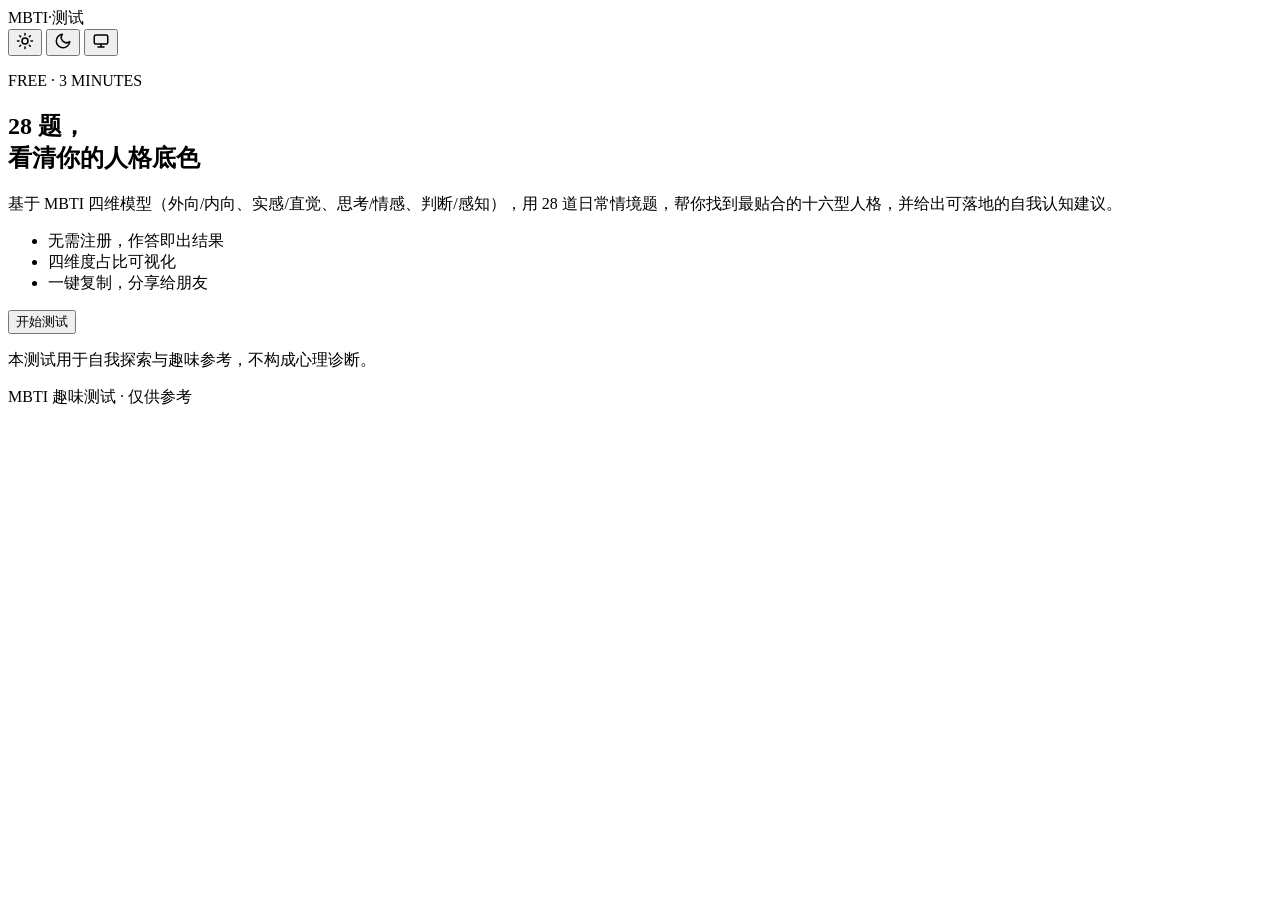
==== index.html @ fc418254 "add index.html" ====
<!DOCTYPE html>
<html lang="zh-CN" data-theme="system">
<head>
  <meta charset="UTF-8" />
  <meta name="viewport" content="width=device-width, initial-scale=1.0" />
  <title>MBTI 人格测试 · 28 题看清你是谁</title>
  <meta name="description" content="28 道精选题目，3 分钟测出你的 MBTI 十六型人格。免费、即时、可分享。" />
  <meta property="og:title" content="MBTI 人格测试 · 28 题看清你是谁" />
  <meta property="og:description" content="28 道精选题目，3 分钟测出你的十六型人格，免费可分享。" />
  <meta property="og:type" content="website" />
  <!-- 纯系统字体：零外部依赖，国内网络秒开，不依赖任何 CDN -->
  <link rel="stylesheet" href="assets/css/style.css" />
</head>
<body>
  <!-- 动态背景光斑 -->
  <div class="bg-blobs" aria-hidden="true">
    <span class="blob blob-1"></span>
    <span class="blob blob-2"></span>
    <span class="blob blob-3"></span>
  </div>

  <header class="topbar">
    <div class="brand">
      <span class="brand-mark" aria-hidden="true"></span>
      <span class="brand-name">MBTI<span class="brand-dot">·</span>测试</span>
    </div>

    <div class="theme-switch" role="group" aria-label="主题切换">
      <button class="theme-btn" data-set-theme="light" aria-label="浅色主题" title="浅色">
        <svg viewBox="0 0 24 24" width="18" height="18" fill="none" stroke="currentColor" stroke-width="2" stroke-linecap="round"><circle cx="12" cy="12" r="4"/><path d="M12 2v2M12 20v2M4.9 4.9l1.4 1.4M17.7 17.7l1.4 1.4M2 12h2M20 12h2M4.9 19.1l1.4-1.4M17.7 6.3l1.4-1.4"/></svg>
      </button>
      <button class="theme-btn" data-set-theme="dark" aria-label="深色主题" title="深色">
        <svg viewBox="0 0 24 24" width="18" height="18" fill="none" stroke="currentColor" stroke-width="2" stroke-linecap="round" stroke-linejoin="round"><path d="M21 12.8A9 9 0 1 1 11.2 3a7 7 0 0 0 9.8 9.8z"/></svg>
      </button>
      <button class="theme-btn" data-set-theme="system" aria-label="跟随系统" title="跟随系统">
        <svg viewBox="0 0 24 24" width="18" height="18" fill="none" stroke="currentColor" stroke-width="2" stroke-linecap="round" stroke-linejoin="round"><rect x="3" y="4" width="18" height="12" rx="2"/><path d="M8 20h8M12 16v4"/></svg>
      </button>
    </div>
  </header>

  <main class="stage">
    <!-- 第一屏：首页 -->
    <section id="screen-intro" class="screen is-active" aria-labelledby="intro-title">
      <div class="intro-card glass">
        <p class="eyebrow">FREE · 3 MINUTES</p>
        <h1 id="intro-title" class="intro-title">28 题，<br/>看清你的人格底色</h1>
        <p class="intro-sub">基于 MBTI 四维模型（外向/内向、实感/直觉、思考/情感、判断/感知），用 28 道日常情境题，帮你找到最贴合的十六型人格，并给出可落地的自我认知建议。</p>
        <ul class="intro-points">
          <li><span class="dot"></span>无需注册，作答即出结果</li>
          <li><span class="dot"></span>四维度占比可视化</li>
          <li><span class="dot"></span>一键复制，分享给朋友</li>
        </ul>
        <button id="start-btn" class="btn btn-primary magnetic" type="button">开始测试</button>
        <p class="intro-note">本测试用于自我探索与趣味参考，不构成心理诊断。</p>
      </div>
    </section>

    <!-- 第二屏：测试 -->
    <section id="screen-test" class="screen" aria-labelledby="test-title" hidden>
      <div class="test-card glass">
        <div class="test-head">
          <span class="test-counter" id="test-counter" aria-live="polite">第 1 / 28 题</span>
          <span class="test-dim" id="test-dim" aria-hidden="true"></span>
        </div>
        <div class="progress" role="progressbar" aria-valuemin="0" aria-valuemax="28" aria-valuenow="0" id="progress-bar" aria-label="测试进度">
          <span class="progress-fill" id="progress-fill"></span>
        </div>

        <h2 class="test-question" id="test-question" aria-live="polite">题目加载中…</h2>

        <div class="scale" id="scale" role="radiogroup" aria-label="同意程度">
          <button class="scale-opt" type="button" role="radio" aria-checked="false" data-value="1"><span class="scale-num">1</span><span class="scale-label">非常不符合</span></button>
          <button class="scale-opt" type="button" role="radio" aria-checked="false" data-value="2"><span class="scale-num">2</span><span class="scale-label">不太符合</span></button>
          <button class="scale-opt" type="button" role="radio" aria-checked="false" data-value="3"><span class="scale-num">3</span><span class="scale-label">中立</span></button>
          <button class="scale-opt" type="button" role="radio" aria-checked="false" data-value="4"><span class="scale-num">4</span><span class="scale-label">比较符合</span></button>
          <button class="scale-opt" type="button" role="radio" aria-checked="false" data-value="5"><span class="scale-num">5</span><span class="scale-label">非常符合</span></button>
        </div>

        <div class="test-actions">
          <button id="prev-btn" class="btn btn-ghost" type="button" disabled>上一题</button>
          <button id="next-btn" class="btn btn-primary magnetic" type="button" disabled>下一题</button>
        </div>
      </div>
    </section>

    <!-- 第三屏：结果 -->
    <section id="screen-result" class="screen" aria-labelledby="result-title" hidden>
      <div class="result-card glass">
        <p class="result-eyebrow" id="result-eyebrow" aria-live="polite">你的类型是</p>
        <h2 id="result-title" class="result-type" aria-live="polite">—</h2>
        <p class="result-name" id="result-name"></p>
        <p class="result-tagline" id="result-tagline"></p>
        <p class="result-desc" id="result-desc"></p>

        <div class="dims" id="dims" aria-label="四维度占比"></div>

        <div class="result-cols">
          <div class="result-col">
            <h3 class="col-title">你的优势</h3>
            <ul class="tag-list" id="strengths"></ul>
          </div>
          <div class="result-col">
            <h3 class="col-title">成长空间</h3>
            <ul class="tag-list" id="growth"></ul>
          </div>
        </div>

        <div class="result-field">
          <h3 class="col-title">可能适合的方向</h3>
          <ul class="tag-list tag-list-soft" id="fields"></ul>
        </div>

        <div class="result-actions">
          <button id="copy-btn" class="btn btn-primary magnetic" type="button">复制结果</button>
          <button id="retest-btn" class="btn btn-ghost" type="button">重新测试</button>
        </div>
        <p class="copy-hint" id="copy-hint" aria-live="polite"></p>
      </div>
    </section>

    <!-- 分析中过渡 -->
    <div id="analyzing" class="analyzing" hidden>
      <div class="spinner" aria-hidden="true"></div>
      <p>正在分析你的人格画像…</p>
    </div>
  </main>

  <footer class="footnote">
    <span>MBTI 趣味测试 · 仅供参考</span>
  </footer>

  <script src="assets/js/data.js"></script>
  <script src="assets/js/app.js"></script>
</body>
</html>
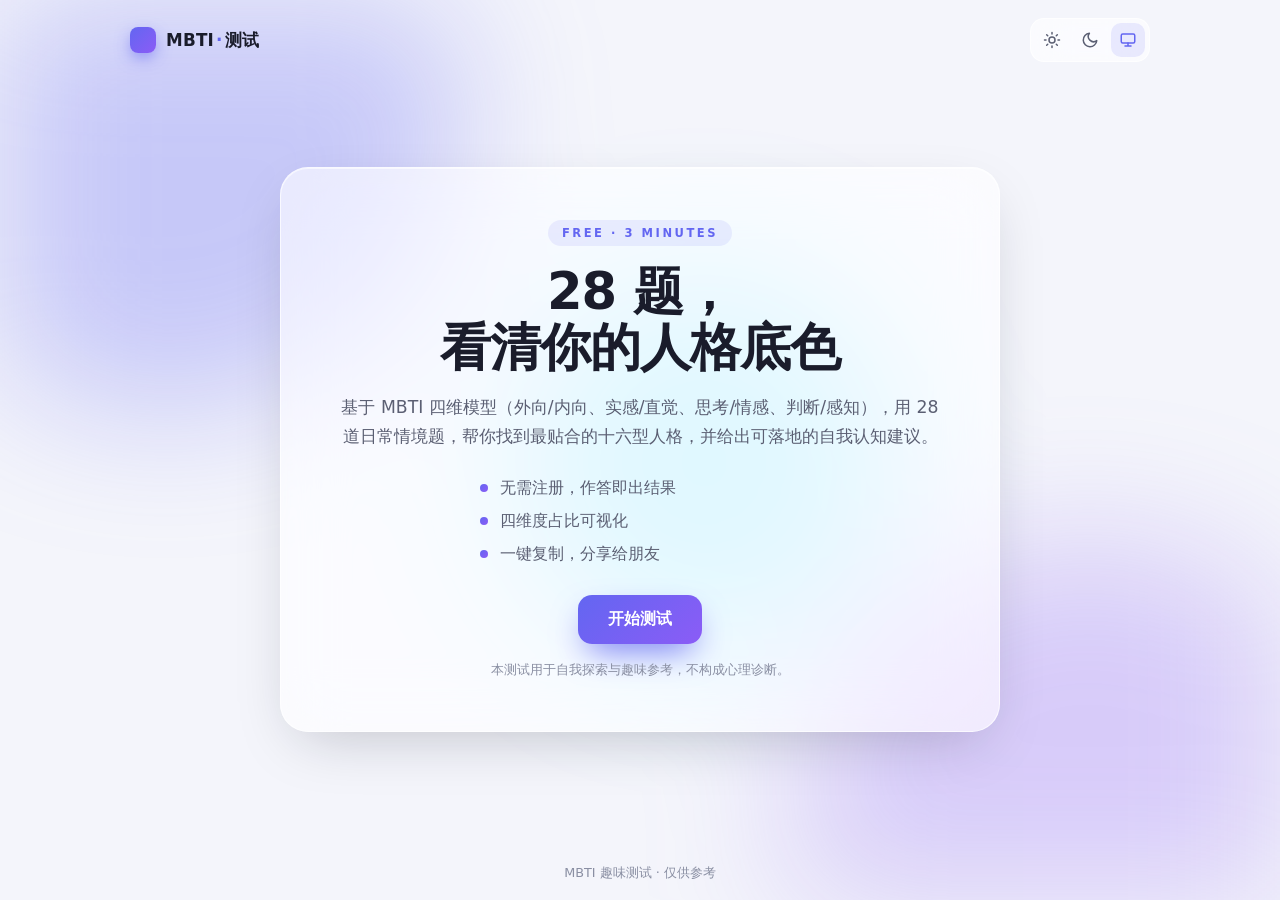
==== commit 5420f23f: "mobile: optimize phone styles (index.html)" ====
--- a/index.html
+++ b/index.html
@@ -2,7 +2,10 @@
 <html lang="zh-CN" data-theme="system">
 <head>
   <meta charset="UTF-8" />
-  <meta name="viewport" content="width=device-width, initial-scale=1.0" />
+  <meta name="viewport" content="width=device-width, initial-scale=1.0, viewport-fit=cover" />
+  <meta name="theme-color" id="meta-theme-color" content="#f4f5fb" />
+  <meta name="apple-mobile-web-app-capable" content="yes" />
+  <meta name="apple-mobile-web-app-status-bar-style" content="default" />
   <title>MBTI 人格测试 · 28 题看清你是谁</title>
   <meta name="description" content="28 道精选题目，3 分钟测出你的 MBTI 十六型人格。免费、即时、可分享。" />
   <meta property="og:title" content="MBTI 人格测试 · 28 题看清你是谁" />
--- a/assets/css/style.css
+++ b/assets/css/style.css
@@ -0,0 +1,430 @@
+/* ============================================================
+   MBTI 测试站 · Premium Styles
+   主题：light / dark / system（CSS 变量驱动）
+   动画仅使用 transform / opacity / filter（GPU 友好）
+   ============================================================ */
+
+:root {
+  --accent: #6366f1;
+  --accent-2: #8b5cf6;
+  --accent-soft: rgba(99, 102, 241, 0.12);
+  --radius-lg: 28px;
+  --radius-md: 18px;
+  --radius-sm: 12px;
+  --ease: cubic-bezier(0.16, 1, 0.3, 1);
+  --shadow-soft: 0 20px 60px -20px rgba(20, 22, 40, 0.25);
+  --maxw: 720px;
+  --font: system-ui, -apple-system, 'Segoe UI', 'PingFang SC', 'Microsoft YaHei', Roboto, 'Helvetica Neue', sans-serif;
+}
+
+/* 浅色 */
+:root[data-theme='light'] {
+  --bg: #f4f5fb;
+  --bg-2: #eef0f8;
+  --text: #1a1c2b;
+  --text-soft: #5b5f73;
+  --text-faint: #8a8fa3;
+  --surface: rgba(255, 255, 255, 0.62);
+  --surface-border: rgba(255, 255, 255, 0.7);
+  --inner-line: inset 0 1px 0 rgba(255, 255, 255, 0.6);
+  --blob-1: rgba(99, 102, 241, 0.35);
+  --blob-2: rgba(139, 92, 246, 0.30);
+  --blob-3: rgba(56, 189, 248, 0.28);
+  --opt-bg: rgba(255, 255, 255, 0.55);
+  --opt-border: rgba(20, 22, 40, 0.10);
+  --tag-bg: rgba(99, 102, 241, 0.10);
+  --tag-text: #4f46e5;
+}
+
+/* 深色 */
+:root[data-theme='dark'] {
+  --bg: #0c0d14;
+  --bg-2: #0a0b11;
+  --text: #f2f3f8;
+  --text-soft: #b6b9cc;
+  --text-faint: #777b90;
+  --surface: rgba(28, 30, 46, 0.55);
+  --surface-border: rgba(255, 255, 255, 0.08);
+  --inner-line: inset 0 1px 0 rgba(255, 255, 255, 0.06);
+  --blob-1: rgba(99, 102, 241, 0.45);
+  --blob-2: rgba(139, 92, 246, 0.40);
+  --blob-3: rgba(56, 189, 248, 0.30);
+  --opt-bg: rgba(255, 255, 255, 0.04);
+  --opt-border: rgba(255, 255, 255, 0.10);
+  --tag-bg: rgba(129, 132, 255, 0.14);
+  --tag-text: #b3b6ff;
+  --shadow-soft: 0 24px 70px -24px rgba(0, 0, 0, 0.7);
+}
+
+/* 跟随系统 */
+:root[data-theme='system'] {
+  --bg: #f4f5fb;
+  --bg-2: #eef0f8;
+  --text: #1a1c2b;
+  --text-soft: #5b5f73;
+  --text-faint: #8a8fa3;
+  --surface: rgba(255, 255, 255, 0.62);
+  --surface-border: rgba(255, 255, 255, 0.7);
+  --inner-line: inset 0 1px 0 rgba(255, 255, 255, 0.6);
+  --blob-1: rgba(99, 102, 241, 0.35);
+  --blob-2: rgba(139, 92, 246, 0.30);
+  --blob-3: rgba(56, 189, 248, 0.28);
+  --opt-bg: rgba(255, 255, 255, 0.55);
+  --opt-border: rgba(20, 22, 40, 0.10);
+  --tag-bg: rgba(99, 102, 241, 0.10);
+  --tag-text: #4f46e5;
+}
+@media (prefers-color-scheme: dark) {
+  :root[data-theme='system'] {
+    --bg: #0c0d14;
+    --bg-2: #0a0b11;
+    --text: #f2f3f8;
+    --text-soft: #b6b9cc;
+    --text-faint: #777b90;
+    --surface: rgba(28, 30, 46, 0.55);
+    --surface-border: rgba(255, 255, 255, 0.08);
+    --inner-line: inset 0 1px 0 rgba(255, 255, 255, 0.06);
+    --blob-1: rgba(99, 102, 241, 0.45);
+    --blob-2: rgba(139, 92, 246, 0.40);
+    --blob-3: rgba(56, 189, 248, 0.30);
+    --opt-bg: rgba(255, 255, 255, 0.04);
+    --opt-border: rgba(255, 255, 255, 0.10);
+    --tag-bg: rgba(129, 132, 255, 0.14);
+    --tag-text: #b3b6ff;
+  }
+}
+
+* { box-sizing: border-box; }
+
+html, body { height: 100%; }
+
+body {
+  margin: 0;
+  font-family: var(--font);
+  color: var(--text);
+  background: var(--bg);
+  min-height: 100dvh;
+  display: flex;
+  flex-direction: column;
+  overflow-x: hidden;
+  transition: background 0.4s var(--ease), color 0.4s var(--ease);
+  -webkit-font-smoothing: antialiased;
+}
+
+/* ---------- 动态光斑背景 ---------- */
+.bg-blobs {
+  position: fixed;
+  inset: 0;
+  z-index: 0;
+  pointer-events: none;
+  overflow: hidden;
+  filter: blur(70px);
+}
+.blob {
+  position: absolute;
+  width: 46vmax;
+  height: 46vmax;
+  border-radius: 50%;
+  opacity: 0.9;
+  will-change: transform;
+}
+.blob-1 { background: var(--blob-1); top: -14vmax; left: -10vmax; animation: float1 18s ease-in-out infinite; }
+.blob-2 { background: var(--blob-2); bottom: -18vmax; right: -8vmax; animation: float2 22s ease-in-out infinite; }
+.blob-3 { background: var(--blob-3); top: 30%; left: 40%; width: 30vmax; height: 30vmax; animation: float3 26s ease-in-out infinite; }
+
+@keyframes float1 { 0%,100% { transform: translate(0,0) scale(1); } 50% { transform: translate(6vmax, 4vmax) scale(1.08); } }
+@keyframes float2 { 0%,100% { transform: translate(0,0) scale(1); } 50% { transform: translate(-5vmax, -3vmax) scale(1.12); } }
+@keyframes float3 { 0%,100% { transform: translate(0,0) scale(1); } 50% { transform: translate(-4vmax, 5vmax) scale(0.92); } }
+
+/* ---------- 顶栏 ---------- */
+.topbar {
+  position: relative;
+  z-index: 3;
+  display: flex;
+  align-items: center;
+  justify-content: space-between;
+  padding: 18px clamp(16px, 4vw, 40px);
+  max-width: 1100px;
+  width: 100%;
+  margin: 0 auto;
+}
+.brand { display: flex; align-items: center; gap: 10px; }
+.brand-mark {
+  width: 26px; height: 26px; border-radius: 8px;
+  background: linear-gradient(135deg, var(--accent), var(--accent-2));
+  box-shadow: 0 6px 18px -4px var(--accent);
+}
+.brand-name { font-weight: 700; letter-spacing: 0.2px; font-size: 1.05rem; }
+.brand-dot { color: var(--accent); margin: 0 2px; }
+
+.theme-switch {
+  display: flex;
+  gap: 4px;
+  padding: 4px;
+  border-radius: 14px;
+  background: var(--surface);
+  border: 1px solid var(--surface-border);
+  backdrop-filter: blur(20px) saturate(180%);
+  -webkit-backdrop-filter: blur(20px) saturate(180%);
+}
+.theme-btn {
+  display: grid; place-items: center;
+  width: 34px; height: 34px;
+  border: none; border-radius: 10px;
+  background: transparent; color: var(--text-soft);
+  cursor: pointer;
+  transition: background 0.25s var(--ease), color 0.25s var(--ease), transform 0.2s var(--ease);
+}
+.theme-btn:hover { color: var(--text); transform: translateY(-1px); }
+.theme-btn.is-active {
+  background: var(--accent-soft);
+  color: var(--accent);
+}
+
+/* ---------- 舞台与屏幕 ---------- */
+.stage {
+  position: relative;
+  z-index: 2;
+  flex: 1;
+  display: flex;
+  align-items: center;
+  justify-content: center;
+  padding: 12px clamp(16px, 4vw, 40px) 40px;
+  width: 100%;
+}
+.screen {
+  width: 100%;
+  max-width: var(--maxw);
+  animation: screenIn 0.5s var(--ease);
+}
+.screen[hidden] { display: none; }
+@keyframes screenIn { from { opacity: 0; transform: translateY(14px); } to { opacity: 1; transform: translateY(0); } }
+
+/* 玻璃拟态 */
+.glass {
+  background: var(--surface);
+  border: 1px solid var(--surface-border);
+  border-radius: var(--radius-lg);
+  box-shadow: var(--shadow-soft), var(--inner-line);
+  backdrop-filter: blur(30px) saturate(180%);
+  -webkit-backdrop-filter: blur(30px) saturate(180%);
+}
+
+/* ---------- 首页 ---------- */
+.intro-card { padding: clamp(28px, 5vw, 52px); text-align: center; }
+.eyebrow {
+  display: inline-block;
+  font-size: 0.72rem; letter-spacing: 0.22em; font-weight: 600;
+  color: var(--accent);
+  background: var(--tag-bg);
+  padding: 6px 14px; border-radius: 999px;
+  margin: 0 0 18px;
+}
+.intro-title {
+  font-size: clamp(2rem, 6vw, 3.2rem);
+  line-height: 1.08;
+  font-weight: 800;
+  letter-spacing: -0.02em;
+  margin: 0 0 18px;
+}
+.intro-sub {
+  color: var(--text-soft);
+  font-size: clamp(0.98rem, 2.2vw, 1.08rem);
+  line-height: 1.7;
+  max-width: 56ch;
+  margin: 0 auto 26px;
+}
+.intro-points {
+  list-style: none; padding: 0; margin: 0 auto 30px;
+  display: flex; flex-direction: column; gap: 12px;
+  max-width: 320px; text-align: left;
+}
+.intro-points li { display: flex; align-items: center; gap: 12px; color: var(--text-soft); font-size: 0.98rem; }
+.intro-points .dot {
+  width: 8px; height: 8px; border-radius: 50%;
+  background: linear-gradient(135deg, var(--accent), var(--accent-2));
+  flex: none;
+}
+.intro-note { margin: 18px 0 0; font-size: 0.8rem; color: var(--text-faint); }
+
+/* ---------- 按钮 ---------- */
+.btn {
+  font-family: inherit;
+  font-size: 1rem; font-weight: 600;
+  border: none; border-radius: 14px;
+  padding: 14px 30px;
+  cursor: pointer;
+  transition: transform 0.2s var(--ease), box-shadow 0.25s var(--ease), opacity 0.2s, background 0.25s;
+}
+.btn-primary {
+  color: #fff;
+  background: linear-gradient(135deg, var(--accent), var(--accent-2));
+  box-shadow: 0 14px 34px -10px var(--accent);
+}
+.btn-primary:hover:not(:disabled) { transform: translateY(-2px); box-shadow: 0 20px 40px -12px var(--accent); }
+.btn-primary:active:not(:disabled) { transform: scale(0.98); }
+.btn-primary:disabled { opacity: 0.4; cursor: not-allowed; box-shadow: none; }
+.btn-ghost {
+  color: var(--text-soft);
+  background: var(--opt-bg);
+  border: 1px solid var(--opt-border);
+}
+.btn-ghost:hover:not(:disabled) { color: var(--text); transform: translateY(-1px); }
+.btn-ghost:disabled { opacity: 0.4; cursor: not-allowed; }
+.btn:focus-visible { outline: 3px solid var(--accent); outline-offset: 3px; }
+
+/* ---------- 测试屏 ---------- */
+.test-card { padding: clamp(24px, 4vw, 40px); }
+.test-head { display: flex; justify-content: space-between; align-items: baseline; margin-bottom: 14px; }
+.test-counter { font-weight: 700; font-size: 0.95rem; }
+.test-dim { font-size: 0.8rem; color: var(--text-faint); font-weight: 600; letter-spacing: 0.04em; }
+
+.progress {
+  height: 8px; border-radius: 999px;
+  background: var(--opt-border);
+  overflow: hidden;
+  margin-bottom: 30px;
+}
+.progress-fill {
+  display: block; height: 100%; width: 0%;
+  border-radius: 999px;
+  background: linear-gradient(90deg, var(--accent), var(--accent-2));
+  transition: width 0.45s var(--ease);
+}
+
+.test-question {
+  font-size: clamp(1.2rem, 3.4vw, 1.6rem);
+  font-weight: 600; line-height: 1.5;
+  margin: 0 0 30px;
+  min-height: 3.2em;
+}
+
+.scale {
+  display: grid;
+  grid-template-columns: repeat(5, 1fr);
+  gap: 10px;
+  margin-bottom: 32px;
+}
+.scale-opt {
+  display: flex; flex-direction: column; align-items: center; gap: 8px;
+  padding: 16px 8px;
+  border-radius: var(--radius-md);
+  background: var(--opt-bg);
+  border: 1px solid var(--opt-border);
+  color: var(--text-soft);
+  cursor: pointer;
+  font-family: inherit;
+  transition: transform 0.2s var(--ease), border-color 0.2s, background 0.2s, color 0.2s;
+}
+.scale-opt:hover { transform: translateY(-2px); color: var(--text); }
+.scale-num {
+  width: 34px; height: 34px; border-radius: 50%;
+  display: grid; place-items: center;
+  font-weight: 700; font-size: 1.05rem;
+  background: var(--tag-bg); color: var(--tag-text);
+}
+.scale-label { font-size: 0.78rem; text-align: center; line-height: 1.3; }
+.scale-opt[aria-checked='true'] {
+  border-color: var(--accent);
+  background: var(--accent-soft);
+  color: var(--text);
+  transform: translateY(-2px);
+}
+.scale-opt[aria-checked='true'] .scale-num { background: linear-gradient(135deg, var(--accent), var(--accent-2)); color: #fff; }
+.scale-opt:focus-visible { outline: 3px solid var(--accent); outline-offset: 2px; }
+
+.test-actions { display: flex; justify-content: space-between; gap: 12px; }
+
+/* ---------- 结果屏 ---------- */
+.result-card { padding: clamp(26px, 5vw, 48px); text-align: center; }
+.result-eyebrow { margin: 0 0 6px; color: var(--text-faint); font-size: 0.85rem; letter-spacing: 0.12em; text-transform: uppercase; }
+.result-type {
+  font-size: clamp(3rem, 12vw, 5rem);
+  font-weight: 800; letter-spacing: 0.04em;
+  margin: 0;
+  background: linear-gradient(135deg, var(--accent), var(--accent-2));
+  -webkit-background-clip: text; background-clip: text;
+  -webkit-text-fill-color: transparent;
+  line-height: 1;
+}
+.result-name { font-size: 1.3rem; font-weight: 700; margin: 10px 0 2px; }
+.result-tagline { color: var(--accent); font-weight: 600; margin: 0 0 20px; font-size: 0.95rem; }
+.result-desc { color: var(--text-soft); line-height: 1.75; max-width: 58ch; margin: 0 auto 30px; font-size: 1rem; }
+
+.dims { display: flex; flex-direction: column; gap: 16px; margin: 0 auto 30px; max-width: 560px; text-align: left; }
+.dim-row { display: grid; grid-template-columns: 64px 1fr 64px; align-items: center; gap: 12px; }
+.dim-label { font-weight: 700; font-size: 0.92rem; }
+.dim-track {
+  height: 10px; border-radius: 999px;
+  background: var(--opt-border);
+  position: relative; overflow: hidden;
+}
+.dim-fill {
+  position: absolute; left: 0; top: 0; height: 100%;
+  border-radius: 999px;
+  background: linear-gradient(90deg, var(--accent), var(--accent-2));
+  width: 0;
+  transition: width 0.9s var(--ease);
+}
+.dim-fill.flip { left: auto; right: 0; }
+.dim-pct { font-size: 0.82rem; color: var(--text-faint); font-weight: 600; text-align: right; }
+
+.result-cols { display: grid; grid-template-columns: 1fr 1fr; gap: 18px; margin-bottom: 22px; text-align: left; }
+.result-field { text-align: left; margin-bottom: 30px; }
+.col-title { font-size: 0.95rem; font-weight: 700; margin: 0 0 12px; }
+.tag-list { list-style: none; padding: 0; margin: 0; display: flex; flex-wrap: wrap; gap: 8px; }
+.tag-list li {
+  background: var(--tag-bg); color: var(--tag-text);
+  padding: 7px 14px; border-radius: 999px;
+  font-size: 0.88rem; font-weight: 600;
+}
+.tag-list-soft li { background: var(--opt-bg); color: var(--text-soft); border: 1px solid var(--opt-border); }
+
+.result-actions { display: flex; gap: 12px; justify-content: center; flex-wrap: wrap; }
+.copy-hint { min-height: 1.2em; margin: 14px 0 0; font-size: 0.85rem; color: var(--accent); font-weight: 600; }
+
+/* ---------- 分析中 ---------- */
+.analyzing {
+  position: fixed; inset: 0; z-index: 5;
+  display: flex; flex-direction: column; align-items: center; justify-content: center; gap: 18px;
+  background: color-mix(in srgb, var(--bg) 80%, transparent);
+  backdrop-filter: blur(8px);
+  color: var(--text-soft); font-weight: 600;
+}
+.analyzing[hidden] { display: none; }
+.spinner {
+  width: 44px; height: 44px; border-radius: 50%;
+  border: 4px solid var(--opt-border);
+  border-top-color: var(--accent);
+  animation: spin 0.8s linear infinite;
+}
+@keyframes spin { to { transform: rotate(360deg); } }
+
+/* ---------- 页脚 ---------- */
+.footnote {
+  position: relative; z-index: 2;
+  text-align: center; padding: 18px;
+  color: var(--text-faint); font-size: 0.8rem;
+}
+
+/* ---------- 响应式 ---------- */
+@media (max-width: 560px) {
+  .scale { grid-template-columns: repeat(5, 1fr); gap: 6px; }
+  .scale-opt { padding: 12px 4px; }
+  .scale-label { font-size: 0.66rem; }
+  .scale-num { width: 28px; height: 28px; font-size: 0.9rem; }
+  .test-actions { flex-direction: column-reverse; }
+  .test-actions .btn { width: 100%; }
+  .result-cols { grid-template-columns: 1fr; }
+  .dim-label { font-size: 0.82rem; }
+}
+
+/* ---------- 无障碍：减少动效 ---------- */
+@media (prefers-reduced-motion: reduce) {
+  *, *::before, *::after {
+    animation-duration: 0.001ms !important;
+    animation-iteration-count: 1 !important;
+    transition-duration: 0.001ms !important;
+  }
+  .blob { animation: none; }
+}
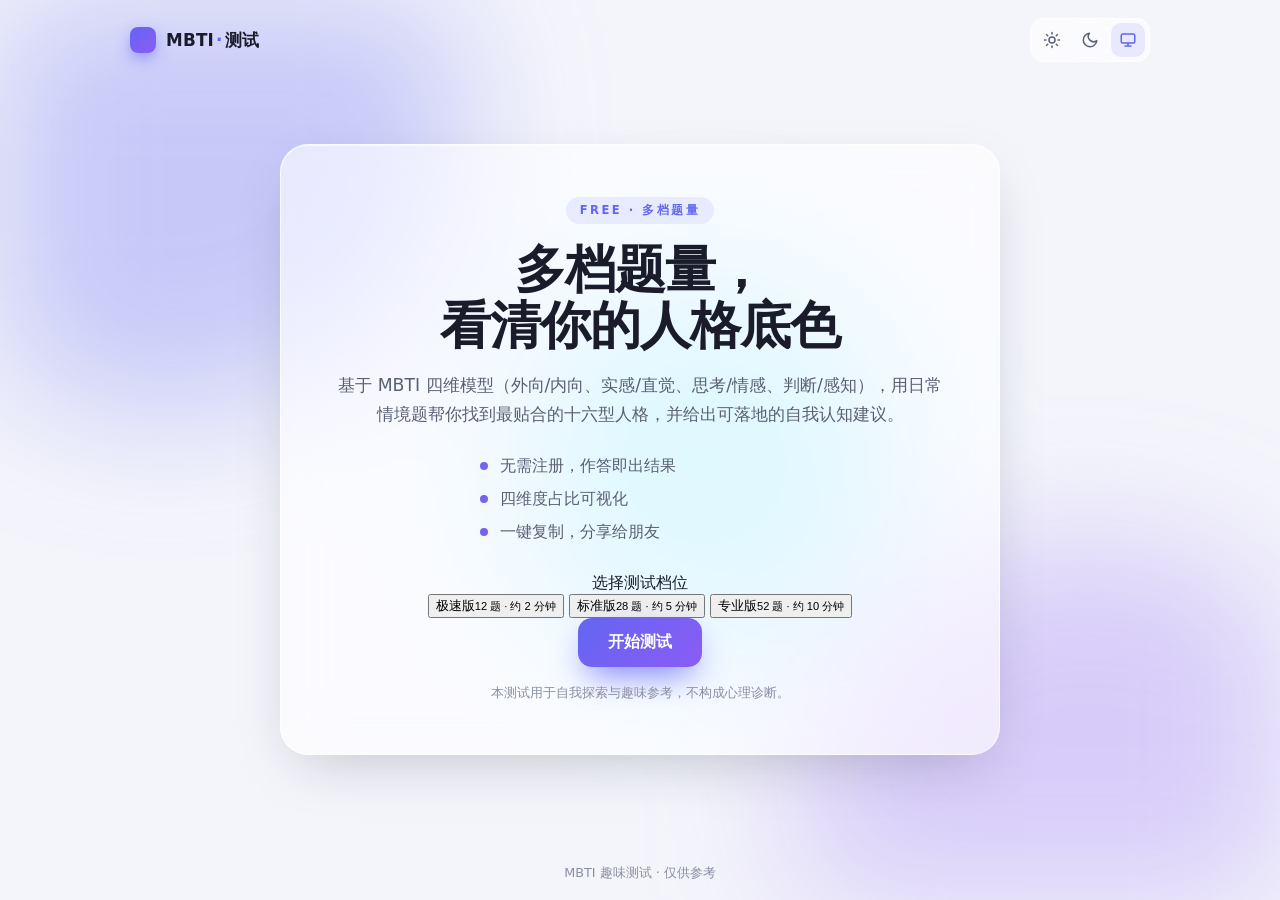
==== commit a84f0e8a: "feat: 测试分档+配对重构" ====
--- a/index.html
+++ b/index.html
@@ -6,11 +6,20 @@
   <meta name="theme-color" id="meta-theme-color" content="#f4f5fb" />
   <meta name="apple-mobile-web-app-capable" content="yes" />
   <meta name="apple-mobile-web-app-status-bar-style" content="default" />
-  <title>MBTI 人格测试 · 28 题看清你是谁</title>
-  <meta name="description" content="28 道精选题目，3 分钟测出你的 MBTI 十六型人格。免费、即时、可分享。" />
-  <meta property="og:title" content="MBTI 人格测试 · 28 题看清你是谁" />
-  <meta property="og:description" content="28 道精选题目，3 分钟测出你的十六型人格，免费可分享。" />
+  <title>MBTI 人格测试 · 多档题量，看清你是谁</title>
+  <meta name="description" content="多档题量 MBTI 测试（12/28/52 题），免费即测即出结果，可分享。" />
+  <meta property="og:title" content="MBTI 人格测试 · 多档题量，看清你是谁" />
+  <meta property="og:description" content="12/28/52 题三档可选，免费即测即出 MBTI 十六型人格结果。" />
   <meta property="og:type" content="website" />
+  <meta property="og:image" content="assets/img/cover.svg" />
+  <meta property="og:image:width" content="1200" />
+  <meta property="og:image:height" content="630" />
+  <meta name="twitter:card" content="summary_large_image" />
+  <meta name="twitter:title" content="MBTI 人格测试 · 多档题量，看清你是谁" />
+  <meta name="twitter:description" content="12/28/52 题三档可选，免费即测即出 MBTI 十六型人格结果。" />
+  <meta name="twitter:image" content="assets/img/cover.svg" />
+  <link rel="manifest" href="manifest.webmanifest" />
+  <link rel="apple-touch-icon" href="assets/img/icon-192.png" />
   <!-- 纯系统字体：零外部依赖，国内网络秒开，不依赖任何 CDN -->
   <link rel="stylesheet" href="assets/css/style.css" />
 </head>
@@ -45,16 +54,30 @@
     <!-- 第一屏：首页 -->
     <section id="screen-intro" class="screen is-active" aria-labelledby="intro-title">
       <div class="intro-card glass">
-        <p class="eyebrow">FREE · 3 MINUTES</p>
-        <h1 id="intro-title" class="intro-title">28 题，<br/>看清你的人格底色</h1>
-        <p class="intro-sub">基于 MBTI 四维模型（外向/内向、实感/直觉、思考/情感、判断/感知），用 28 道日常情境题，帮你找到最贴合的十六型人格，并给出可落地的自我认知建议。</p>
+        <p class="eyebrow">FREE · 多档题量</p>
+        <h1 id="intro-title" class="intro-title">多档题量，<br/>看清你的人格底色</h1>
+        <p class="intro-sub">基于 MBTI 四维模型（外向/内向、实感/直觉、思考/情感、判断/感知），用日常情境题帮你找到最贴合的十六型人格，并给出可落地的自我认知建议。</p>
         <ul class="intro-points">
           <li><span class="dot"></span>无需注册，作答即出结果</li>
           <li><span class="dot"></span>四维度占比可视化</li>
           <li><span class="dot"></span>一键复制，分享给朋友</li>
         </ul>
+        <div class="tier-select" id="tier-select" role="group" aria-label="选择测试档位">
+          <span class="tier-label">选择测试档位</span>
+          <div class="tier-opts">
+            <button class="tier-opt" type="button" data-tier="quick">极速版<small>12 题 · 约 2 分钟</small></button>
+            <button class="tier-opt is-active" type="button" data-tier="standard">标准版<small>28 题 · 约 5 分钟</small></button>
+            <button class="tier-opt" type="button" data-tier="pro">专业版<small>52 题 · 约 10 分钟</small></button>
+          </div>
+        </div>
         <button id="start-btn" class="btn btn-primary magnetic" type="button">开始测试</button>
+        <div id="history-section" class="history-section" hidden>
+          <h3 class="col-title">你测过的结果</h3>
+          <ul class="history-list" id="history-list"></ul>
+          <button id="clear-history-btn" class="btn-link" type="button">清除记录</button>
+        </div>
         <p class="intro-note">本测试用于自我探索与趣味参考，不构成心理诊断。</p>
+        <button id="install-btn" class="btn-install" type="button" hidden>安装到主屏幕 · 随时测</button>
       </div>
     </section>
 
@@ -89,8 +112,13 @@
     <!-- 第三屏：结果 -->
     <section id="screen-result" class="screen" aria-labelledby="result-title" hidden>
       <div class="result-card glass">
+        <canvas id="result-canvas" class="result-canvas" aria-hidden="true"></canvas>
         <p class="result-eyebrow" id="result-eyebrow" aria-live="polite">你的类型是</p>
         <h2 id="result-title" class="result-type" aria-live="polite">—</h2>
+        <div class="personality-3d-wrap" aria-hidden="true">
+          <canvas id="personality-3d"></canvas>
+          <p class="personality-3d-hint">四维人格星象 · 拖拽旋转</p>
+        </div>
         <p class="result-name" id="result-name"></p>
         <p class="result-tagline" id="result-tagline"></p>
         <p class="result-desc" id="result-desc"></p>
@@ -108,13 +136,33 @@
           </div>
         </div>
 
+        <div class="result-block">
+          <h3 class="col-title">逐维度解读</h3>
+          <ul class="dim-details" id="dim-details"></ul>
+        </div>
+
         <div class="result-field">
           <h3 class="col-title">可能适合的方向</h3>
           <ul class="tag-list tag-list-soft" id="fields"></ul>
         </div>
 
+        <div class="result-block">
+          <h3 class="col-title">代表性人物</h3>
+          <ul class="tag-list tag-list-soft" id="celebrities"></ul>
+        </div>
+
+        <div class="result-block">
+          <h3 class="col-title">恋爱小贴士</h3>
+          <p class="result-love" id="love"></p>
+        </div>
+
         <div class="result-actions">
           <button id="copy-btn" class="btn btn-primary magnetic" type="button">复制结果</button>
+          <button id="share-img-btn" class="btn btn-ghost" type="button">生成分享图</button>
+        </div>
+        <div class="result-actions">
+          <button id="pair-btn" class="btn btn-ghost" type="button">测 TA 的匹配度</button>
+          <button id="type-page-btn" class="btn btn-ghost" type="button">类型档案</button>
           <button id="retest-btn" class="btn btn-ghost" type="button">重新测试</button>
         </div>
         <p class="copy-hint" id="copy-hint" aria-live="polite"></p>
@@ -126,6 +174,44 @@
       <div class="spinner" aria-hidden="true"></div>
       <p>正在分析你的人格画像…</p>
     </div>
+
+    <!-- 配对弹层 -->
+    <div id="pair-modal" class="modal" hidden>
+      <div class="modal-mask" data-close-pair></div>
+      <div class="modal-card glass" role="dialog" aria-modal="true" aria-labelledby="pair-title">
+        <button class="modal-close" type="button" data-close-pair aria-label="关闭">×</button>
+        <h3 id="pair-title" class="modal-title">测 TA 的匹配度</h3>
+        <p class="modal-sub">你是 <strong id="pair-me">—</strong>，选出 TA 的类型看看契合度：</p>
+        <div class="pair-grid" id="pair-grid"></div>
+        <div class="pair-result" id="pair-result" hidden>
+          <div class="pair-score"><span id="pair-score-num">0</span><small>%</small></div>
+          <p class="pair-verdict" id="pair-verdict"></p>
+          <p class="pair-detail" id="pair-detail"></p>
+        </div>
+        <div class="pair-viz" id="pair-viz" hidden>
+          <div class="pair-3d-wrap" aria-hidden="true">
+            <canvas id="compare-3d"></canvas>
+            <p class="pair-3d-hint">双人格星象 · 拖拽旋转</p>
+            <div class="pair-legend">
+              <span class="pl pl-a" id="legend-a">—</span>
+              <span class="pl pl-b" id="legend-b">—</span>
+            </div>
+          </div>
+        </div>
+      </div>
+    </div>
+
+    <!-- 分享图弹层 -->
+    <div id="share-modal" class="modal" hidden>
+      <div class="modal-mask" data-close-share></div>
+      <div class="modal-card glass share-card" role="dialog" aria-modal="true" aria-labelledby="share-title">
+        <button class="modal-close" type="button" data-close-share aria-label="关闭">×</button>
+        <h3 id="share-title" class="modal-title">保存分享图</h3>
+        <p class="modal-sub">长按图片即可保存到相册，发朋友圈秀出你的人格类型～</p>
+        <div class="share-img-wrap"><img id="share-img" class="share-img" alt="MBTI 结果分享图" /></div>
+        <a id="share-download" class="btn btn-primary" download="mbti-result.png">下载图片</a>
+      </div>
+    </div>
   </main>
 
   <footer class="footnote">
@@ -133,6 +219,9 @@
   </footer>
 
   <script src="assets/js/data.js"></script>
+  <script src="assets/js/lib/three.min.js"></script>
+  <script src="assets/js/personality-3d.js"></script>
+  <script src="assets/js/personality-compare.js"></script>
   <script src="assets/js/app.js"></script>
 </body>
 </html>
--- a/assets/css/style.css
+++ b/assets/css/style.css
@@ -96,6 +96,17 @@
 
 * { box-sizing: border-box; }
 
+/* ---------- 触摸体验优化（移动端） ---------- */
+* { -webkit-tap-highlight-color: transparent; }
+html { -webkit-text-size-adjust: 100%; text-size-adjust: 100%; }
+body { overscroll-behavior-y: contain; }
+.btn, .scale-opt, .theme-btn {
+  touch-action: manipulation;
+  -webkit-touch-callout: none;
+  user-select: none;
+  -webkit-user-select: none;
+}
+
 html, body { height: 100%; }
 
 body {
@@ -143,7 +154,7 @@
   display: flex;
   align-items: center;
   justify-content: space-between;
-  padding: 18px clamp(16px, 4vw, 40px);
+  padding: calc(18px + env(safe-area-inset-top)) clamp(16px, 4vw, 40px) 18px;
   max-width: 1100px;
   width: 100%;
   margin: 0 auto;
@@ -175,7 +186,9 @@
   cursor: pointer;
   transition: background 0.25s var(--ease), color 0.25s var(--ease), transform 0.2s var(--ease);
 }
-.theme-btn:hover { color: var(--text); transform: translateY(-1px); }
+@media (hover: hover) {
+  .theme-btn:hover { color: var(--text); transform: translateY(-1px); }
+}
 .theme-btn.is-active {
   background: var(--accent-soft);
   color: var(--accent);
@@ -189,7 +202,7 @@
   display: flex;
   align-items: center;
   justify-content: center;
-  padding: 12px clamp(16px, 4vw, 40px) 40px;
+  padding: 12px clamp(16px, 4vw, 40px) calc(40px + env(safe-area-inset-bottom));
   width: 100%;
 }
 .screen {
@@ -261,7 +274,9 @@
   background: linear-gradient(135deg, var(--accent), var(--accent-2));
   box-shadow: 0 14px 34px -10px var(--accent);
 }
-.btn-primary:hover:not(:disabled) { transform: translateY(-2px); box-shadow: 0 20px 40px -12px var(--accent); }
+@media (hover: hover) {
+  .btn-primary:hover:not(:disabled) { transform: translateY(-2px); box-shadow: 0 20px 40px -12px var(--accent); }
+}
 .btn-primary:active:not(:disabled) { transform: scale(0.98); }
 .btn-primary:disabled { opacity: 0.4; cursor: not-allowed; box-shadow: none; }
 .btn-ghost {
@@ -269,7 +284,9 @@
   background: var(--opt-bg);
   border: 1px solid var(--opt-border);
 }
-.btn-ghost:hover:not(:disabled) { color: var(--text); transform: translateY(-1px); }
+@media (hover: hover) {
+  .btn-ghost:hover:not(:disabled) { color: var(--text); transform: translateY(-1px); }
+}
 .btn-ghost:disabled { opacity: 0.4; cursor: not-allowed; }
 .btn:focus-visible { outline: 3px solid var(--accent); outline-offset: 3px; }
 
@@ -316,7 +333,9 @@
   font-family: inherit;
   transition: transform 0.2s var(--ease), border-color 0.2s, background 0.2s, color 0.2s;
 }
-.scale-opt:hover { transform: translateY(-2px); color: var(--text); }
+@media (hover: hover) {
+  .scale-opt:hover { transform: translateY(-2px); color: var(--text); }
+}
 .scale-num {
   width: 34px; height: 34px; border-radius: 50%;
   display: grid; place-items: center;
@@ -403,20 +422,214 @@
 /* ---------- 页脚 ---------- */
 .footnote {
   position: relative; z-index: 2;
-  text-align: center; padding: 18px;
+  text-align: center; padding: 18px 18px calc(18px + env(safe-area-inset-bottom));
   color: var(--text-faint); font-size: 0.8rem;
 }
 
-/* ---------- 响应式 ---------- */
+/* ---------- 历史记录（首页） ---------- */
+.history-section { margin: 26px 0 4px; text-align: left; }
+.history-list { list-style: none; padding: 0; margin: 0 0 10px; display: flex; flex-wrap: wrap; gap: 8px; justify-content: center; }
+.history-item {
+  display: inline-flex; align-items: center; gap: 8px;
+  background: var(--tag-bg); color: var(--tag-text);
+  padding: 8px 14px; border-radius: 999px; font-size: 0.85rem; font-weight: 600;
+  cursor: pointer; border: 1px solid transparent;
+  transition: transform 0.2s var(--ease), border-color 0.2s;
+}
+.history-item:hover { transform: translateY(-1px); border-color: var(--accent); }
+.history-item .hi-code { font-weight: 800; }
+.history-item .hi-date { color: var(--text-faint); font-weight: 500; font-size: 0.72rem; }
+.btn-link {
+  background: none; border: none; color: var(--text-faint);
+  font-size: 0.78rem; cursor: pointer; text-decoration: underline; padding: 4px;
+  font-family: inherit;
+}
+.btn-link:hover { color: var(--text-soft); }
+
+/* ---------- 结果扩展区块 ---------- */
+.result-block { text-align: left; margin-bottom: 26px; }
+.result-block .col-title { font-size: 0.95rem; font-weight: 700; margin: 0 0 12px; }
+.dim-details { list-style: none; padding: 0; margin: 0; display: flex; flex-direction: column; gap: 12px; }
+.dim-details li {
+  display: flex; gap: 12px; align-items: flex-start;
+  color: var(--text-soft); font-size: 0.92rem; line-height: 1.6;
+}
+.dim-details .dd-tag {
+  flex: none; font-weight: 700; font-size: 0.78rem;
+  background: var(--tag-bg); color: var(--tag-text);
+  padding: 3px 9px; border-radius: 999px; margin-top: 2px;
+}
+.result-love {
+  color: var(--text-soft); line-height: 1.75; margin: 0;
+  background: var(--opt-bg); border: 1px solid var(--opt-border);
+  border-radius: var(--radius-md); padding: 16px 18px; font-size: 0.95rem;
+}
+
+/* ---------- 结果粒子画布 ---------- */
+.result-canvas {
+  position: absolute; inset: 0; width: 100%; height: 100%;
+  border-radius: var(--radius-lg);
+  pointer-events: none; z-index: 0; opacity: 0.55;
+}
+.result-card > *:not(.result-canvas) { position: relative; z-index: 1; }
+
+/* ---------- 结果 3D 人格星形体 ---------- */
+.personality-3d-wrap {
+  position: relative;
+  width: min(280px, 78vw);
+  height: 240px;
+  margin: 6px auto 10px;
+  z-index: 1;
+}
+.personality-3d-wrap canvas { display: block; width: 100%; height: 100%; }
+.personality-3d-hint {
+  position: absolute; left: 0; right: 0; bottom: 4px;
+  text-align: center; font-size: 0.72rem; letter-spacing: 0.05em;
+  color: var(--text-faint); pointer-events: none;
+}
+@media (max-width: 480px) {
+  .personality-3d-wrap { height: 210px; width: min(240px, 72vw); }
+}
+
+/* ---------- 结果入场：字母浮现 ---------- */
+.result-type .char {
+  display: inline-block;
+  opacity: 0; transform: translateY(18px) scale(0.8);
+  animation: charIn 0.5s var(--ease) forwards;
+}
+@keyframes charIn { to { opacity: 1; transform: translateY(0) scale(1); } }
+
+/* ---------- 弹层 ---------- */
+.modal {
+  position: fixed; inset: 0; z-index: 8;
+  display: flex; align-items: center; justify-content: center;
+  padding: 20px;
+}
+.modal[hidden] { display: none; }
+.modal-mask {
+  position: absolute; inset: 0;
+  background: color-mix(in srgb, var(--bg) 70%, transparent);
+  backdrop-filter: blur(6px);
+  -webkit-backdrop-filter: blur(6px);
+}
+.modal-card {
+  position: relative; z-index: 1;
+  width: 100%; max-width: 460px; max-height: 86dvh; overflow-y: auto;
+  padding: clamp(22px, 5vw, 30px);
+  border-radius: var(--radius-lg);
+  animation: screenIn 0.35s var(--ease);
+}
+.modal-close {
+  position: absolute; top: 12px; right: 14px;
+  width: 34px; height: 34px; border-radius: 50%;
+  border: none; background: var(--opt-bg); color: var(--text-soft);
+  font-size: 1.3rem; line-height: 1; cursor: pointer;
+}
+.modal-close:hover { color: var(--text); }
+.modal-title { margin: 0 0 6px; font-size: 1.25rem; font-weight: 700; }
+.modal-sub { margin: 0 0 18px; color: var(--text-soft); font-size: 0.92rem; line-height: 1.6; }
+
+/* 配对 */
+.pair-grid { display: grid; grid-template-columns: repeat(4, 1fr); gap: 8px; }
+.pair-opt {
+  border: 1px solid var(--opt-border); background: var(--opt-bg);
+  color: var(--text); border-radius: 12px; padding: 10px 4px;
+  font-family: inherit; font-weight: 700; font-size: 0.82rem; cursor: pointer;
+  transition: transform 0.2s var(--ease), border-color 0.2s, background 0.2s;
+}
+.pair-opt:hover { transform: translateY(-2px); border-color: var(--accent); }
+.pair-opt.is-active { border-color: var(--accent); background: var(--accent-soft); color: var(--accent); }
+.pair-result { margin-top: 20px; text-align: center; animation: screenIn 0.4s var(--ease); }
+.pair-score {
+  font-size: 3rem; font-weight: 800; line-height: 1;
+  background: linear-gradient(135deg, var(--accent), var(--accent-2));
+  -webkit-background-clip: text; background-clip: text; -webkit-text-fill-color: transparent;
+}
+.pair-score small { font-size: 1.2rem; -webkit-text-fill-color: var(--text-faint); }
+.pair-verdict { font-weight: 700; font-size: 1.05rem; margin: 10px 0 6px; }
+.pair-detail { color: var(--text-soft); font-size: 0.9rem; line-height: 1.65; margin: 0; }
+
+/* 双人格对比可视化 */
+.pair-viz {
+  display: grid; grid-template-columns: 1fr 1fr; gap: 8px;
+  margin-top: 12px; padding-top: 12px; border-top: 1px solid var(--opt-border);
+  animation: screenIn 0.4s var(--ease);
+}
+.pair-3d-wrap, .pair-radar-wrap {
+  display: flex; flex-direction: column; align-items: center; gap: 6px;
+}
+.pair-3d-wrap { position: relative; }
+#compare-3d { width: 100%; height: 220px; display: block; }
+.pair-3d-hint, .pair-radar-hint { font-size: 0.72rem; color: var(--text-faint); margin: 0; }
+#compare-radar { width: 100%; max-width: 240px; height: auto; display: block; }
+.pair-legend { display: flex; gap: 14px; font-size: 0.82rem; font-weight: 700; }
+.pair-legend .pl { letter-spacing: 0.5px; }
+
+/* 安装到主屏幕按钮 */
+.btn-install {
+  margin-top: 14px; width: 100%;
+  border: 1px solid var(--accent); background: var(--accent-soft); color: var(--accent);
+  border-radius: 14px; padding: 11px 16px; font-family: inherit; font-weight: 700; font-size: 0.92rem;
+  cursor: pointer; transition: transform 0.2s var(--ease), background 0.2s;
+}
+.btn-install:hover { transform: translateY(-2px); background: var(--accent); color: #fff; }
+
+/* 分享图 */
+.share-card { text-align: center; }
+.share-img-wrap {
+  border-radius: var(--radius-md); overflow: hidden; margin-bottom: 18px;
+  background: var(--bg-2);
+}
+.share-img { display: block; width: 100%; height: auto; }
+#share-download { display: inline-block; text-decoration: none; text-align: center; }
+
+/* ---------- 响应式：手机端 ---------- */
 @media (max-width: 560px) {
-  .scale { grid-template-columns: repeat(5, 1fr); gap: 6px; }
-  .scale-opt { padding: 12px 4px; }
-  .scale-label { font-size: 0.66rem; }
-  .scale-num { width: 28px; height: 28px; font-size: 0.9rem; }
-  .test-actions { flex-direction: column-reverse; }
+  .intro-card { padding: 28px 20px; }
+  .test-card { padding: 22px 18px; }
+  .result-card { padding: 28px 18px; }
+
+  /* 5 段量表：紧凑等高分栏，标签可换行但高度统一 */
+  .scale { gap: 5px; }
+  .scale-opt { padding: 14px 2px; gap: 7px; min-width: 0; }
+  .scale-num { width: 30px; height: 30px; font-size: 0.9rem; }
+  .scale-label {
+    font-size: 0.64rem; line-height: 1.25;
+    min-height: 2.5em;
+    display: flex; align-items: center; justify-content: center;
+  }
+
+  .test-actions { flex-direction: column-reverse; gap: 10px; }
   .test-actions .btn { width: 100%; }
-  .result-cols { grid-template-columns: 1fr; }
-  .dim-label { font-size: 0.82rem; }
+
+  .result-cols { grid-template-columns: 1fr; gap: 16px; }
+  .dim-label { font-size: 0.8rem; }
+  .dim-row { grid-template-columns: 52px 1fr 52px; gap: 8px; }
+
+  .modal { padding: 12px; }
+  .modal-card { max-width: 100%; max-height: 92dvh; }
+  .share-card { max-width: 96vw; }
+  .pair-grid { gap: 6px; }
+  .pair-opt { font-size: 0.74rem; padding: 9px 2px; }
+  .pair-viz { grid-template-columns: 1fr; }
+  #compare-3d { height: 200px; }
+  #compare-radar { max-width: 320px; }
+  .history-list { gap: 6px; }
+}
+
+/* ---------- 响应式：超小屏（≤380px） ---------- */
+@media (max-width: 380px) {
+  .intro-title { font-size: clamp(1.7rem, 8.5vw, 2.4rem); }
+  .scale-opt { padding: 12px 1px; gap: 6px; }
+  .scale-num { width: 26px; height: 26px; font-size: 0.82rem; }
+  .scale-label { font-size: 0.6rem; }
+  .test-question { min-height: 4.2em; font-size: 1.12rem; }
+}
+
+/* ---------- 触摸设备：按下反馈（替代粘住的 hover） ---------- */
+@media (hover: none) {
+  .scale-opt:active { transform: scale(0.96); background: var(--accent-soft); border-color: var(--accent); }
+  .btn:active { transform: scale(0.97); }
 }
 
 /* ---------- 无障碍：减少动效 ---------- */
@@ -427,4 +640,5 @@
     transition-duration: 0.001ms !important;
   }
   .blob { animation: none; }
-}
+  .result-type .char { opacity: 1 !important; transform: none !important; animation: none !important; }
+}
